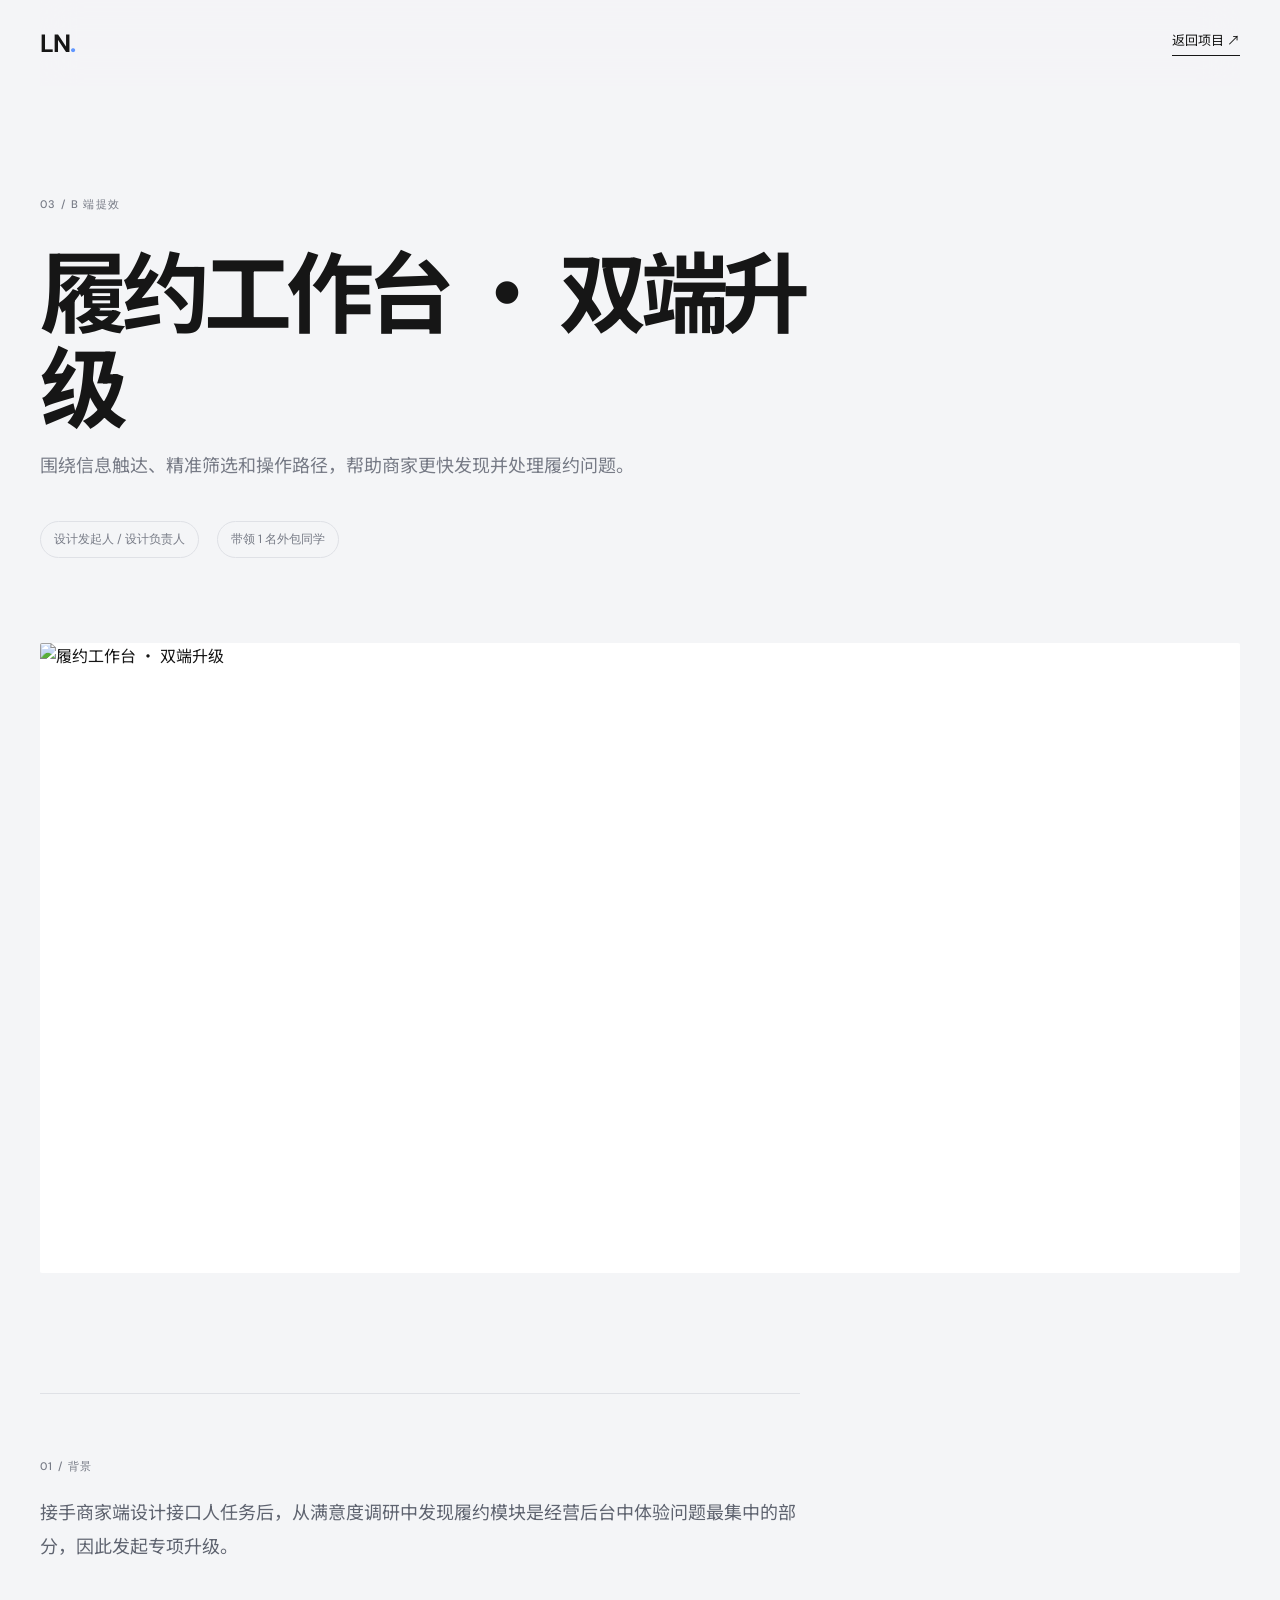
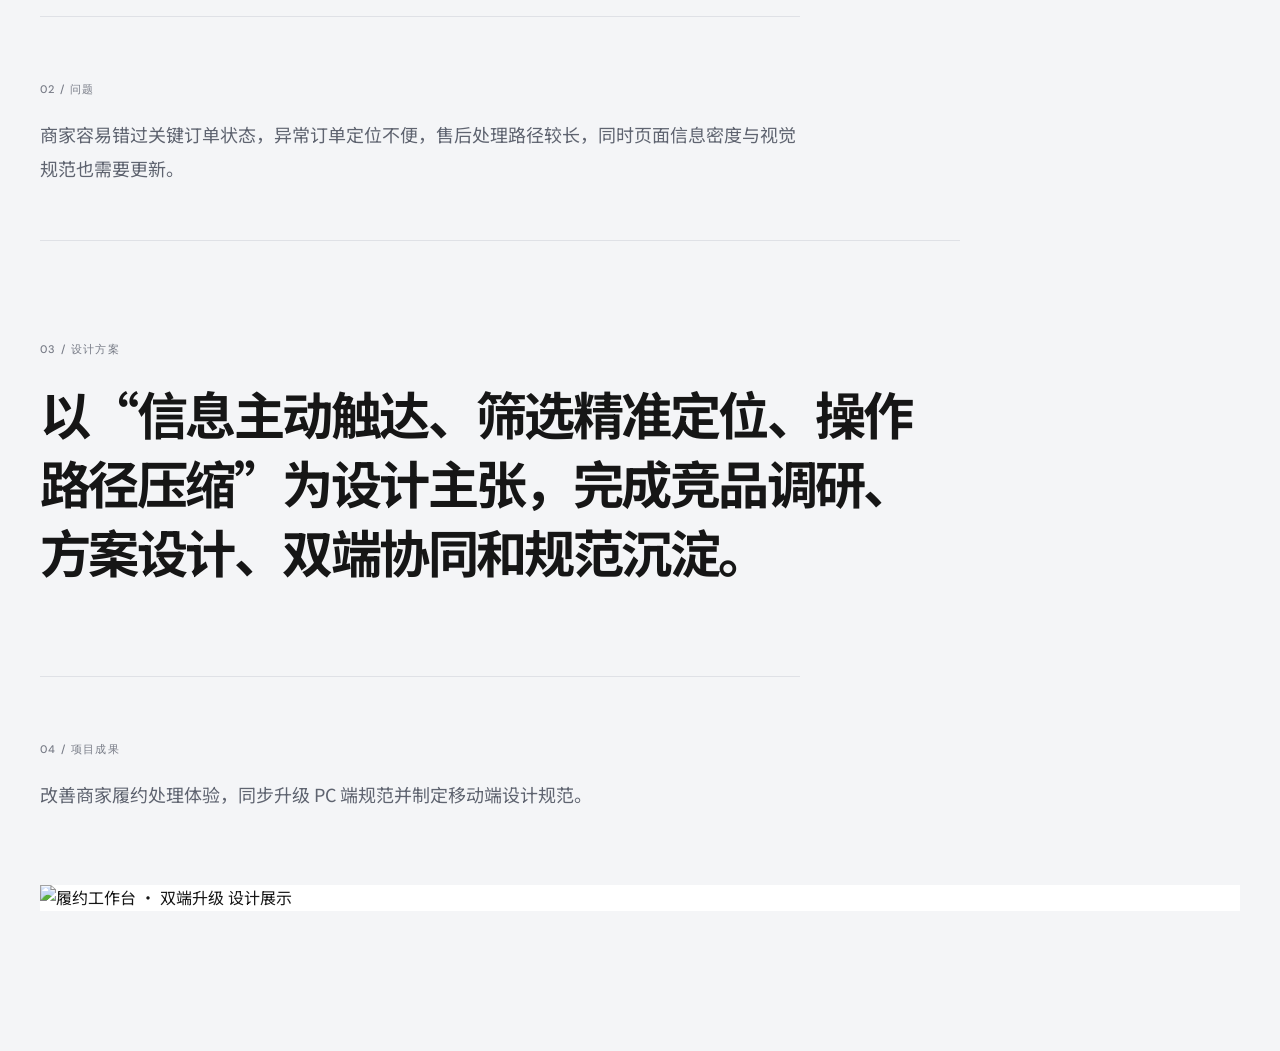
==== project-detail.html @ 6505c2a2 "发布个人作品集网站" ====
<!doctype html>
<html lang="zh-CN">
  <head>
    <meta charset="UTF-8" />
    <meta name="viewport" content="width=device-width, initial-scale=1.0" />
    <title>项目详情 · 李楠</title>
    <link rel="preconnect" href="https://fonts.googleapis.com" />
    <link rel="preconnect" href="https://fonts.gstatic.com" crossorigin />
    <link href="https://fonts.googleapis.com/css2?family=DM+Sans:wght@400;500;600;700&family=Noto+Sans+SC:wght@400;500;700;900&display=swap" rel="stylesheet" />
    <link rel="stylesheet" href="styles.css" />
    <style>
      .detail-page { background: #f4f5f7; }
      .detail-page .site-header { position: sticky; top: 0; background: rgba(244, 245, 247, 0.82); backdrop-filter: blur(18px); -webkit-backdrop-filter: blur(18px); }
      .detail-hero { padding: 100px 0 120px; }
      .detail-copy h1 { max-width: 780px; margin: 28px 0 20px; font-size: clamp(48px, 7vw, 88px); line-height: 1.08; letter-spacing: -0.07em; }
      .detail-intro { max-width: 620px; margin: 0; color: #777b86; font-size: 18px; }
      .detail-meta { display: flex; gap: 18px; margin-top: 42px; color: #777b86; font: 12px "DM Sans"; }
      .detail-meta span { padding: 9px 13px; border: 1px solid #dfe1e6; border-radius: 99px; }
      .detail-cover { width: 100%; height: auto; aspect-ratio: 2848 / 1495; margin-top: 85px; display: block; object-fit: cover; object-position: top center; background: #fff; border-radius: 2px; }
      .detail-body { padding-bottom: 140px; }
      .detail-block { max-width: 760px; padding: 54px 0; border-top: 1px solid #dfe1e6; }
      .detail-block > p:last-child { margin: 20px 0 0; color: #5f6470; font-size: 18px; line-height: 1.9; }
      .detail-highlight { max-width: 920px; padding: 90px 0; }
      .detail-highlight h2 { margin: 22px 0 0; font-size: clamp(30px, 4vw, 52px); line-height: 1.35; letter-spacing: -0.05em; }
      .detail-image { width: 100%; max-height: 680px; object-fit: contain; object-position: center; display: block; margin-top: 20px; background: #fff; }
      .background-image { margin: 18px 0 24px; padding: 18px; }
      .solution-image { width: 100%; height: auto; max-height: none; margin-top: 48px; padding: 0; object-fit: fill; object-position: top center; }
      .solution-steps { margin-top: 42px; border-top: 1px solid #dfe1e6; }
      .solution-step { display: grid; grid-template-columns: 60px 1fr; gap: 20px; padding: 30px 0; border-bottom: 1px solid #dfe1e6; }
      .solution-step > span { color: #6a9afb; font: 600 16px "DM Sans"; }
      .solution-step h3 { margin: 0; font-size: 28px; letter-spacing: -0.04em; }
      .solution-step p { margin: 9px 0 0; color: #777b86; font-size: 16px; line-height: 1.8; }
      .purchase-flow-detail .detail-hero { padding-bottom: 46px; }
      .purchase-flow-detail .detail-body .detail-block:first-child { padding-top: 24px; border-top: 0; }
      @media (max-width: 800px) {
        .detail-hero { padding: 70px 0 80px; }
        .detail-cover { margin-top: 55px; height: 58vw; }
        .detail-meta { flex-wrap: wrap; }
        .detail-block > p:last-child { font-size: 16px; }
      }
    </style>
  </head>
  <body class="detail-page">
    <header class="site-header">
      <a class="brand" href="index.html">LN<span>.</span></a>
      <a class="header-contact" href="index.html#projects">返回项目 ↗</a>
    </header>
    <main id="detail-root"></main>
    <script src="project-detail.js"></script>
  </body>
</html>
---- styles.css ----
:root{--ink:#161616;--muted:#777b86;--paper:#f4f5f7;--line:#dfe1e6;--blue:#88bfff;--pink:#ffcad5;--yellow:#f4cf82;--lilac:#cfc4ff;--green:#b8dfc5}
*{box-sizing:border-box}html{scroll-behavior:smooth}body{margin:0;background:var(--paper);color:var(--ink);font-family:"Noto Sans SC","DM Sans",sans-serif;line-height:1.6;overflow-x:hidden}.ambient{position:fixed;border-radius:50%;filter:blur(80px);opacity:.45;pointer-events:none;z-index:-1}.ambient-one{width:340px;height:340px;background:#dceaff;top:-120px;right:8%}.ambient-two{width:260px;height:260px;background:#ffe0e3;bottom:10%;left:-100px}.section-shell{width:min(1200px,calc(100% - 80px));margin:0 auto}.site-header{height:86px;width:min(1200px,calc(100% - 80px));margin:auto;display:flex;align-items:center;justify-content:space-between;position:relative;z-index:5}.brand{font:700 25px "DM Sans",sans-serif;color:var(--ink);text-decoration:none;letter-spacing:-1px}.brand span{color:#6197ff}.site-nav{display:flex;gap:42px;margin-left:90px}.site-nav a,.header-contact{font-size:13px;color:var(--ink);text-decoration:none}.site-nav a{position:relative}.site-nav a:after{content:"";position:absolute;bottom:-7px;left:0;width:0;height:1px;background:var(--ink);transition:width .3s}.site-nav a:hover:after{width:100%}.header-contact{border-bottom:1px solid var(--ink);padding-bottom:4px}.hero{min-height:calc(100vh - 86px);display:grid;grid-template-columns:1fr 1fr;align-items:center;gap:60px;padding:70px 0 110px}.eyebrow,.section-number,.project-index{font:500 11px "DM Sans",sans-serif;text-transform:uppercase;letter-spacing:.12em;color:var(--muted)}.hero h1{font-size:clamp(50px,7vw,94px);line-height:1.08;letter-spacing:-.07em;margin:25px 0 30px;font-weight:900}.hero h1 em,.contact-section h2 em{font-style:normal;color:#6699fa}.hero-summary{max-width:465px;color:#666b75;font-size:16px}.hero-actions{display:flex;align-items:center;gap:28px;margin-top:42px}.button{display:inline-flex;gap:24px;padding:15px 21px;text-decoration:none;font-size:13px}.button-dark{background:var(--ink);color:white}.text-link{color:var(--ink);font-size:13px;text-decoration:none}.text-link span{margin-left:12px}.hero-art{height:530px;position:relative;background:linear-gradient(140deg,#dfeeff,#a6caff 55%,#7099f6);overflow:hidden;box-shadow:20px 30px 60px #9ebbe640}.art-grid{position:absolute;inset:0;background-image:linear-gradient(#ffffff2d 1px,transparent 1px),linear-gradient(90deg,#ffffff2d 1px,transparent 1px);background-size:42px 42px;transform:perspective(500px) rotateX(55deg) scale(1.7);transform-origin:bottom;opacity:.55}.art-orbit{position:absolute;border:1px solid #fff9;border-radius:50%;left:50%;top:50%;transform:translate(-50%,-50%) rotate(-25deg)}.orbit-one{width:300px;height:110px}.orbit-two{width:235px;height:330px;transform:translate(-50%,-50%) rotate(65deg)}.art-core{position:absolute;width:138px;height:138px;left:50%;top:50%;transform:translate(-50%,-50%);border-radius:50%;background:#f7fbff;box-shadow:0 0 0 15px #ffffff30,0 15px 30px #5376b977;display:flex;align-items:center;justify-content:center;flex-direction:column;color:#3973db}.art-core span{font:700 30px "DM Sans"}.art-core small{font:600 8px "DM Sans";letter-spacing:.15em;text-align:center;line-height:1.4}.art-label{position:absolute;color:#fff;font:500 11px "DM Sans";letter-spacing:.08em}.label-top{top:28px;right:28px}.label-bottom{bottom:27px;left:28px;line-height:1.6}.content-section{padding:145px 0}.section-intro h2{font-size:clamp(40px,5vw,70px);line-height:1.15;letter-spacing:-.065em;margin:23px 0 0;font-weight:900}.section-intro h2 span{color:#8a8f99}.about-content{display:grid;grid-template-columns:1fr 1fr;gap:100px;margin-top:92px}.large-copy{font-size:28px;line-height:1.45;letter-spacing:-.04em;max-width:480px}.body-copy{color:var(--muted);max-width:450px;margin-top:30px}.strengths{border-top:1px solid var(--line)}.strength-item{display:grid;grid-template-columns:45px 1fr;gap:15px;padding:23px 0;border-bottom:1px solid var(--line)}.strength-item>span{font:12px "DM Sans";color:#8e94a0}.strength-item strong{font-size:16px}.strength-item p{font-size:13px;color:var(--muted);margin:5px 0 0}.metrics{border-top:1px solid var(--line);display:grid;grid-template-columns:repeat(4,1fr);gap:20px;margin-top:105px;padding-top:25px}.metrics div{display:flex;flex-direction:column;gap:4px}.metrics strong{font:500 46px "DM Sans";letter-spacing:-.08em}.metrics strong small,.project-result span{font-size:18px;margin-left:3px;letter-spacing:0}.metrics span{color:var(--muted);font-size:12px}.projects-section{background:#e8e9ed;padding:145px 0}.projects-heading{display:flex;align-items:end;justify-content:space-between}.heading-note{max-width:245px;color:var(--muted);font-size:13px;margin:0}.project-list{display:grid;grid-template-columns:1fr 1fr;gap:22px;margin-top:75px}.project-card{min-height:455px;display:flex;flex-direction:column;overflow:hidden}.project-visual{height:245px;position:relative;display:flex;align-items:center;justify-content:center;overflow:hidden}.project-blue{background:#fff}.project-yellow{background:#fff}.project-pink{background:#fff}.project-lilac{background:#fff}.project-green{background:#fff}.visual-live{background:linear-gradient(135deg,#ff7a9b,#b10c65)}.visual-phone{width:112px;height:205px;background:#16151d;border:6px solid #292737;border-radius:18px;transform:rotate(-10deg);box-shadow:25px 20px 30px #68004e55}.visual-phone:after{content:"LIVE";display:grid;place-items:center;color:white;font:700 18px "DM Sans";height:100%;background:linear-gradient(#ff345580,#71108290)}.visual-bubble{position:absolute;background:#fff;color:#e34180;padding:13px 20px;border-radius:30px;font:700 12px "DM Sans";transform:translate(70px,-65px) rotate(8deg);box-shadow:0 10px 20px #5d124b33}.visual-chain{gap:13px;background:#f4cf82;color:#302714;font:700 17px "DM Sans"}.visual-chain i{font-style:normal;font-size:25px}.visual-dashboard{background:#ffd3de}.dash-card{width:65%;height:130px;background:#fff;border-radius:7px;box-shadow:10px 12px 20px #9b52652e}.dash-line{position:absolute;z-index:1;width:43%;height:5px;background:#ff86a0;top:83px;left:29%;border-radius:5px}.dash-line.short{width:27%;top:108px}.visual-ai{background:#d0c6ff}.ai-orb{width:105px;height:105px;display:grid;place-items:center;border-radius:50%;background:linear-gradient(140deg,#fff,#8d6ff1);box-shadow:0 0 0 12px #ffffff40,0 15px 30px #604db44d;color:#fff;font:700 24px "DM Sans"}.ai-line{height:1px;width:120px;background:#fff;position:absolute;transform:rotate(24deg);left:10%}.ai-line.two{transform:rotate(-25deg);left:66%}.ai-line.three{transform:rotate(0);top:25%}.visual-sdk{background:#b8dfc5;gap:17px;color:#183c29;font:700 66px "DM Sans";letter-spacing:-.1em}.visual-sdk i{font-style:normal;font-size:35px}.visual-sdk small{position:absolute;bottom:22px;right:24px;font:500 10px "DM Sans";letter-spacing:.1em;line-height:1.4}.project-info{padding:25px 27px 30px;display:flex;flex-direction:column;flex:1}.project-index{margin:0}.project-info h3{font-size:23px;letter-spacing:-.04em;margin:14px 0 8px}.project-info>p:not(.project-index){font-size:13px;color:var(--muted);margin:0;max-width:420px}.project-result{margin-top:auto;padding-top:24px;font:500 30px "DM Sans";letter-spacing:-.06em}.project-result span{font-size:16px;letter-spacing:0}.project-result small{font:12px "Noto Sans SC";color:var(--muted);margin-left:10px;letter-spacing:0}.timeline{margin-top:92px;border-top:1px solid var(--line)}.timeline-item{display:grid;grid-template-columns:145px 1fr 100px;gap:30px;padding:30px 0;border-bottom:1px solid var(--line);align-items:start}.timeline-year,.timeline-tag{font:12px "DM Sans";color:var(--muted)}.timeline-item h3{margin:0 0 8px;font-size:19px}.timeline-item p{margin:0;color:var(--muted);font-size:13px;max-width:650px}.timeline-tag{text-align:right;letter-spacing:.12em}.contact-section{background:var(--ink);color:#f8f8f6;padding:145px 0 95px}.contact-section .section-number{color:#898b93}.contact-section h2{font-size:clamp(45px,7vw,92px);line-height:1.08;letter-spacing:-.07em;margin:30px 0 125px}.contact-bottom{display:flex;align-items:end;justify-content:space-between;border-top:1px solid #ffffff2e;padding-top:25px}.contact-email{color:#fff;text-decoration:none;font:500 clamp(22px,3vw,42px) "DM Sans";letter-spacing:-.05em}.contact-email span{color:#709cff}.contact-bottom p{font-size:12px;color:#a5a7ad;margin:4px 0;text-align:right}.site-footer{display:flex;justify-content:space-between;padding:24px 0;font:10px "DM Sans";color:#999;letter-spacing:.12em}.reveal{opacity:0;transform:translateY(25px);transition:opacity .8s ease,transform .8s ease}.reveal.visible{opacity:1;transform:none}.delay-one{transition-delay:.12s}.delay-two{transition-delay:.22s}
@media(max-width:800px){.section-shell,.site-header{width:calc(100% - 40px)}.site-header{height:72px}.site-nav{gap:16px;margin-left:auto;margin-right:20px}.site-nav a{font-size:12px}.header-contact{display:none}.hero{display:flex;flex-direction:column;align-items:stretch;min-height:auto;padding:70px 0 95px;gap:60px}.hero h1{font-size:58px}.hero-art{height:370px}.content-section,.projects-section,.contact-section{padding:95px 0}.about-content{grid-template-columns:1fr;gap:55px;margin-top:60px}.metrics{grid-template-columns:1fr 1fr;gap:32px;margin-top:70px}.metrics strong{font-size:38px}.projects-heading{display:block}.heading-note{margin-top:25px}.project-list{grid-template-columns:1fr;margin-top:55px}.project-card{min-height:430px}.timeline{margin-top:60px}.timeline-item{grid-template-columns:1fr 80px;gap:10px}.timeline-year{grid-column:1/-1;margin-bottom:6px}.timeline-tag{grid-column:2;grid-row:2;text-align:right}.timeline-item div{grid-column:1}.contact-section h2{margin-bottom:80px}.contact-bottom{display:block}.contact-bottom div{margin-top:35px}.contact-bottom p{text-align:left}.site-footer{font-size:9px}}
@media(max-width:480px){.site-nav{gap:12px;margin-right:0}.site-nav a{font-size:11px}.hero h1{font-size:49px}.hero-summary{font-size:14px}.large-copy{font-size:23px}.project-info h3{font-size:20px}.contact-email{font-size:23px}}
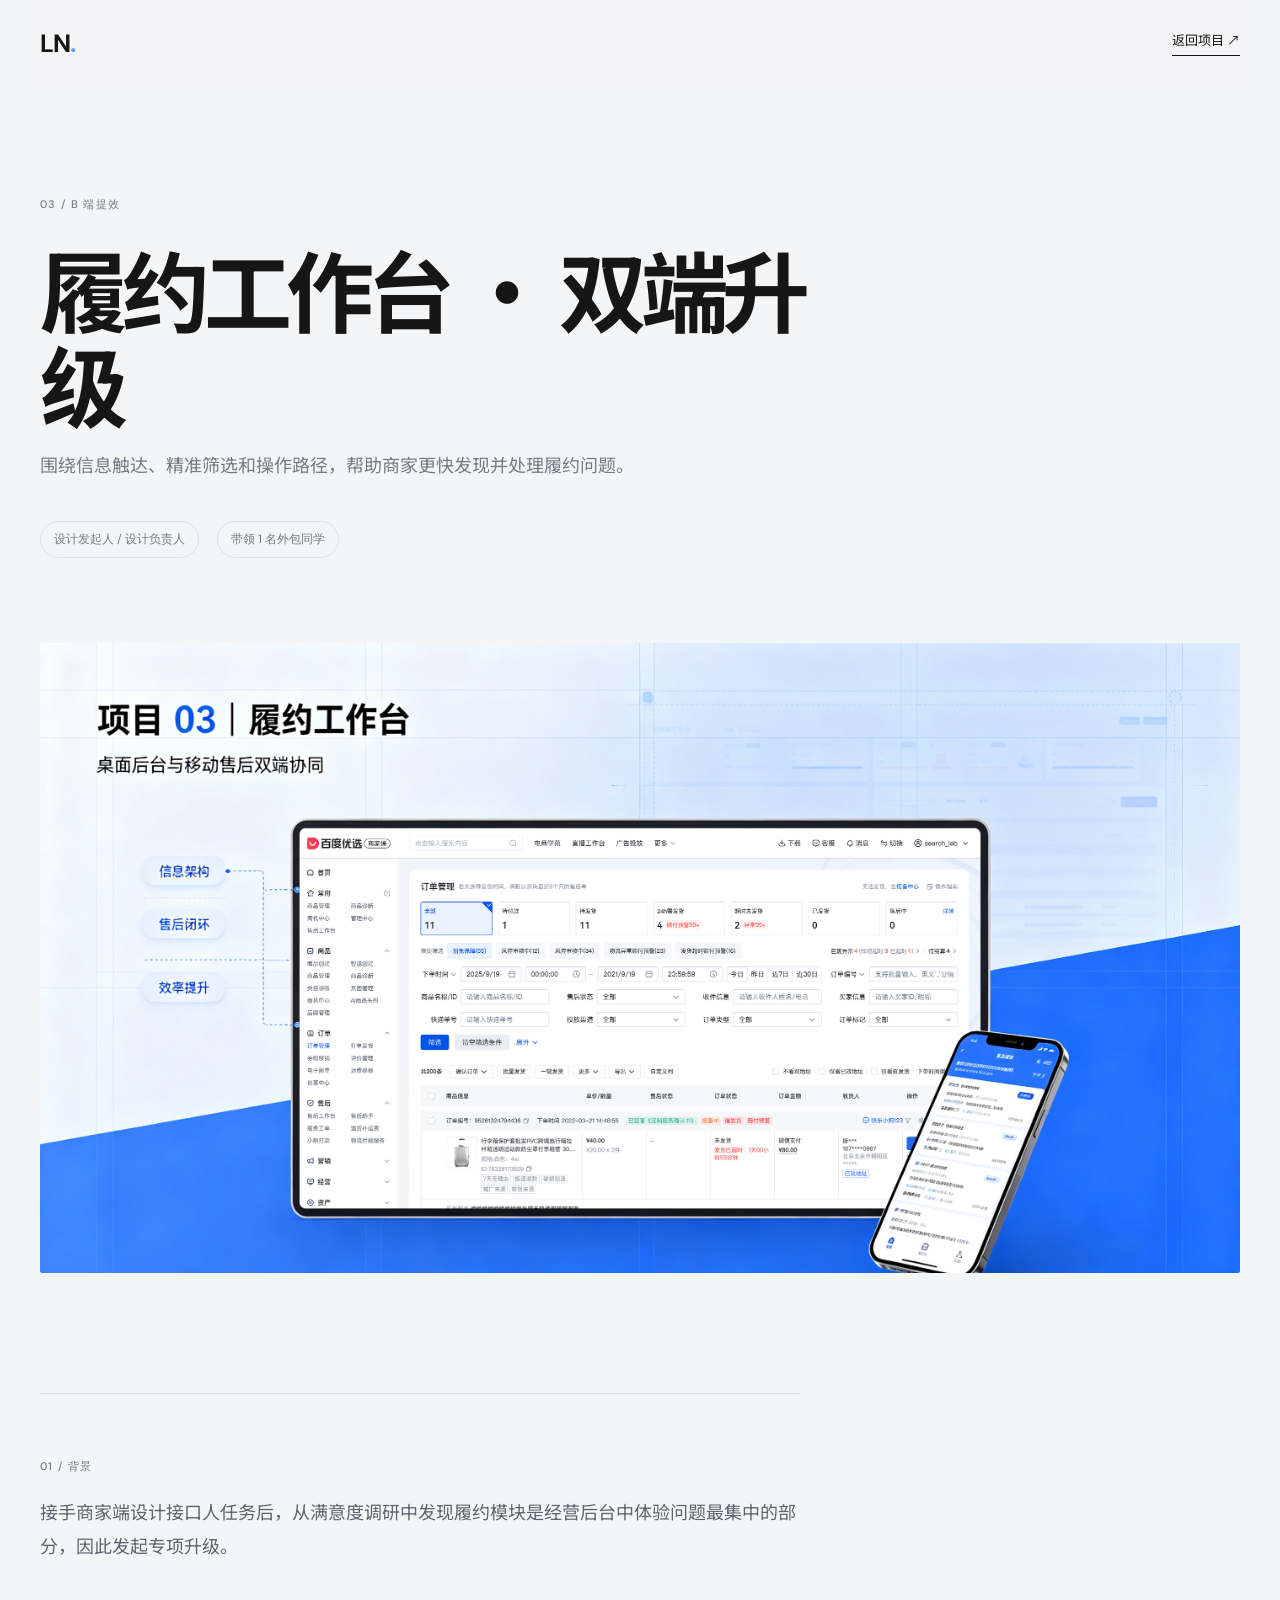
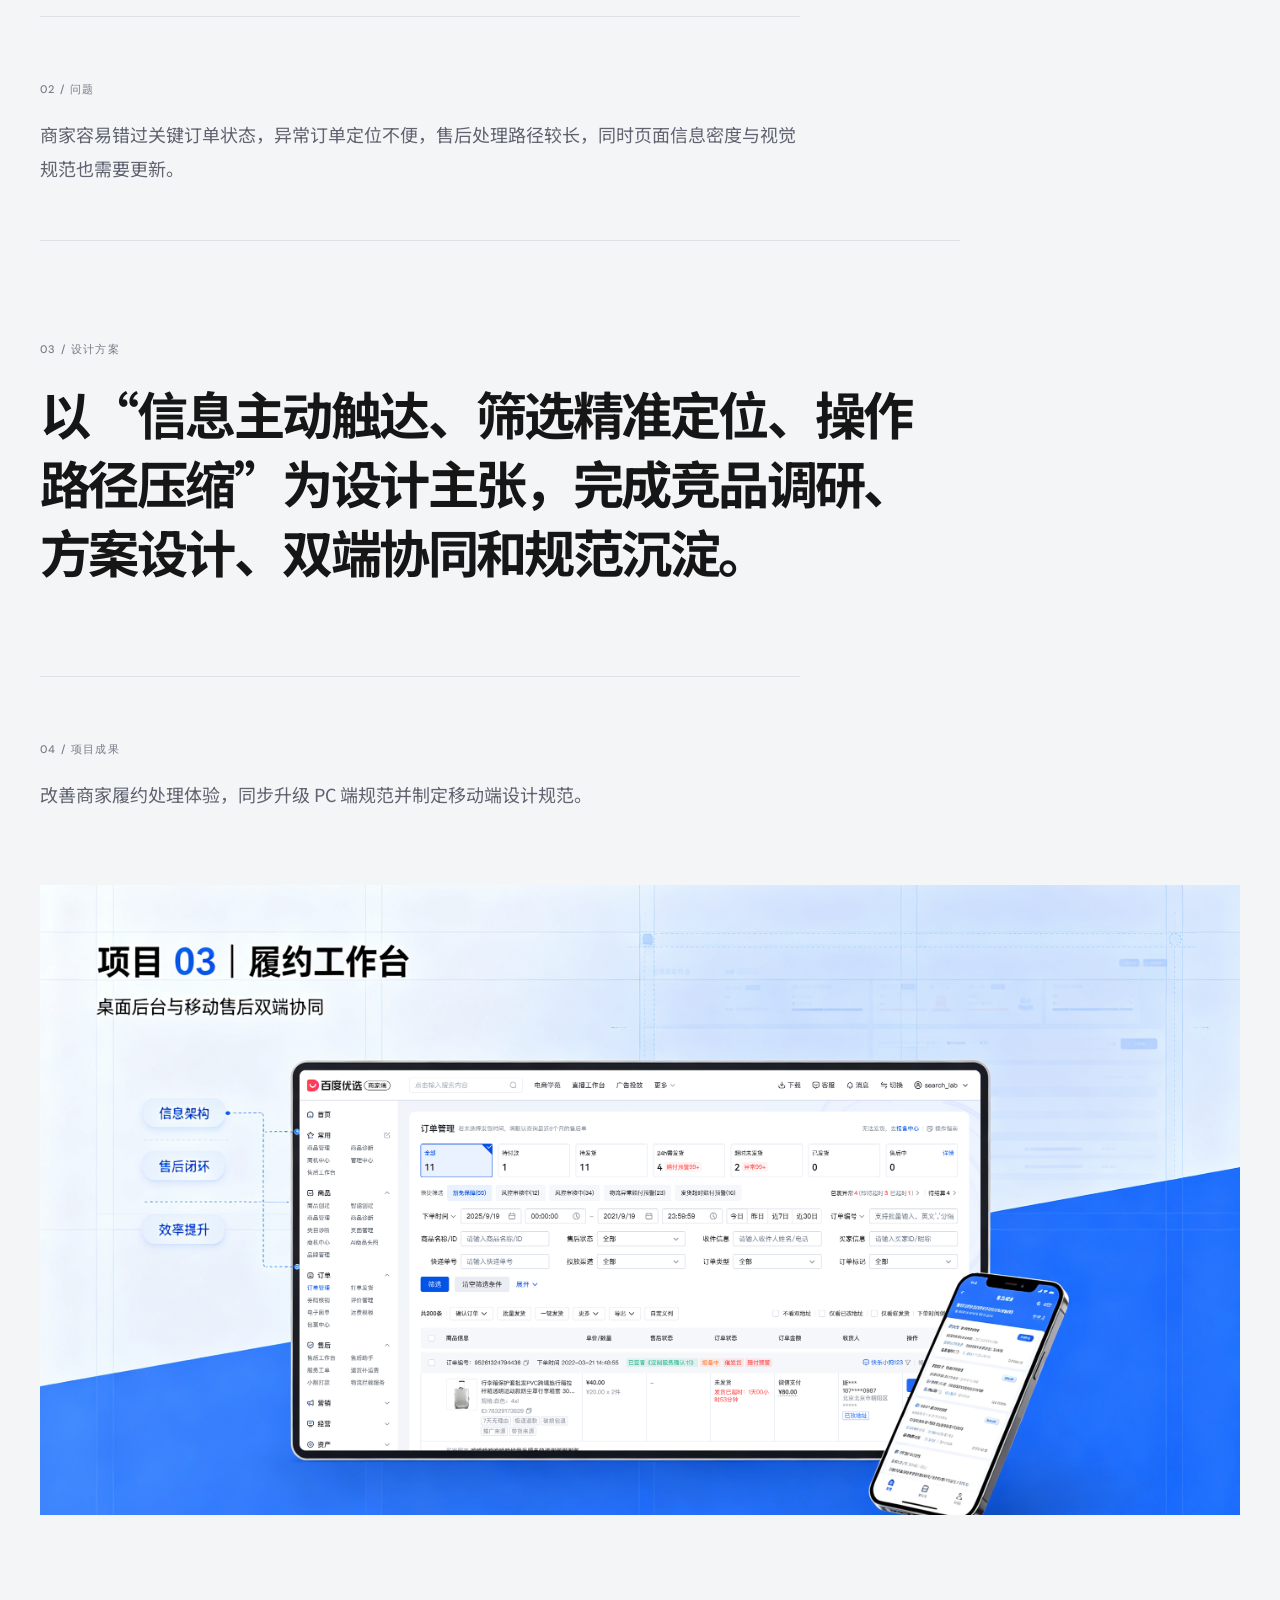
==== commit 5a11b65a: "刷新项目详情页脚本版本" ====
--- a/project-detail.html
+++ b/project-detail.html
@@ -46,6 +46,6 @@
       <a class="header-contact" href="index.html#projects">返回项目 ↗</a>
     </header>
     <main id="detail-root"></main>
-    <script src="project-detail.js"></script>
+    <script src="project-detail.js?v=20260907"></script>
   </body>
 </html>
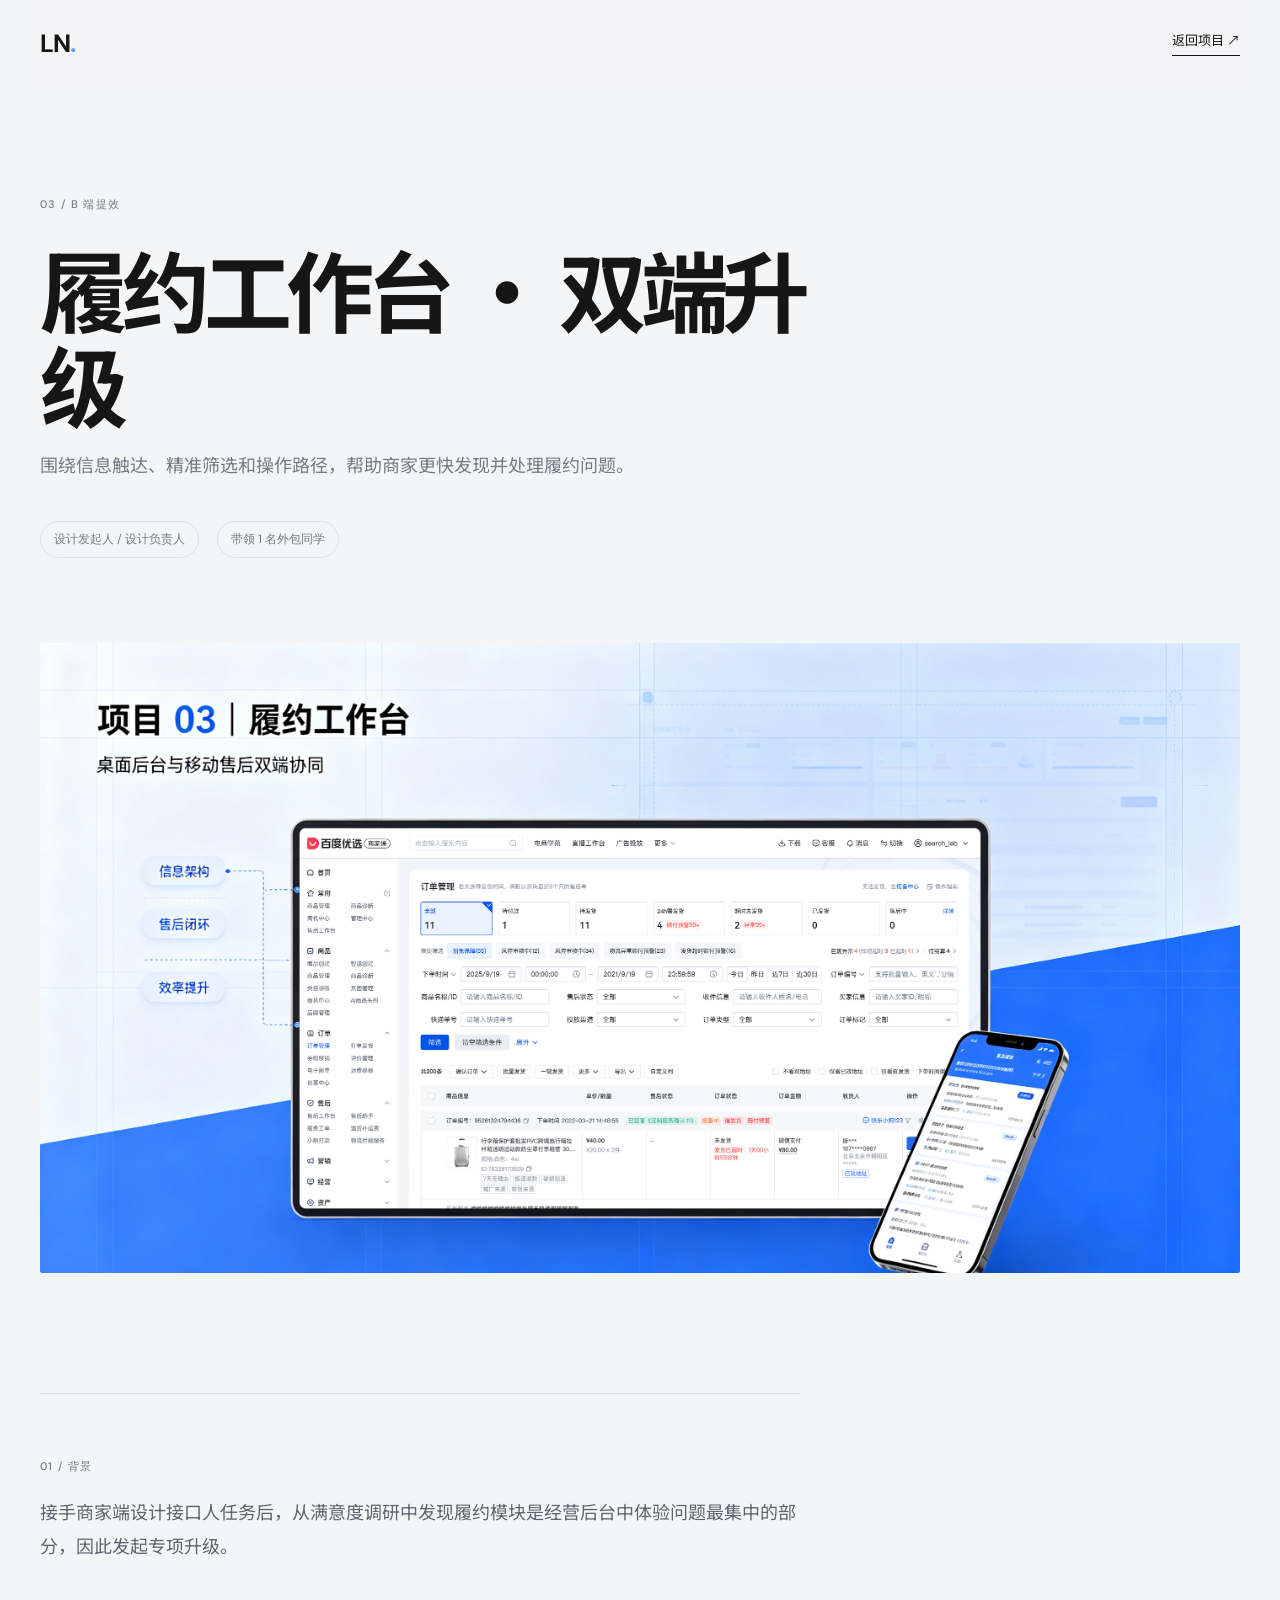
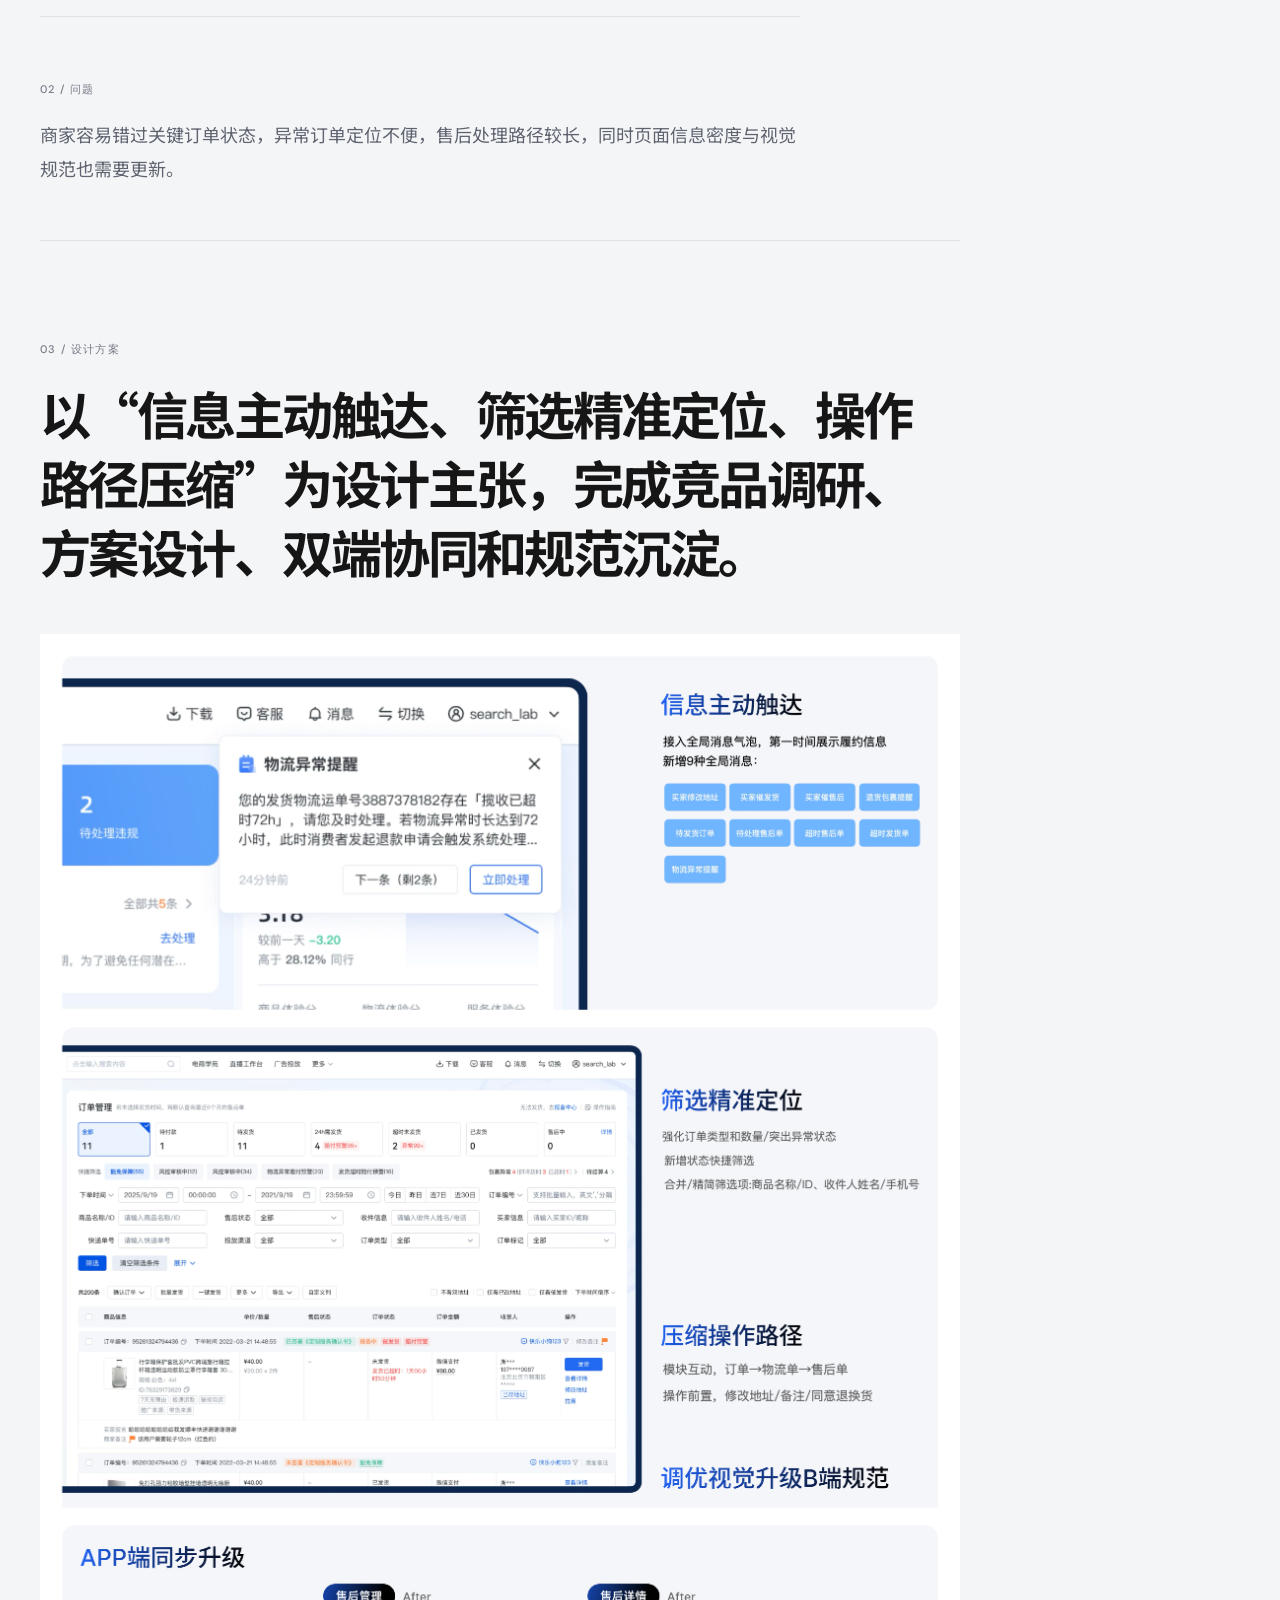
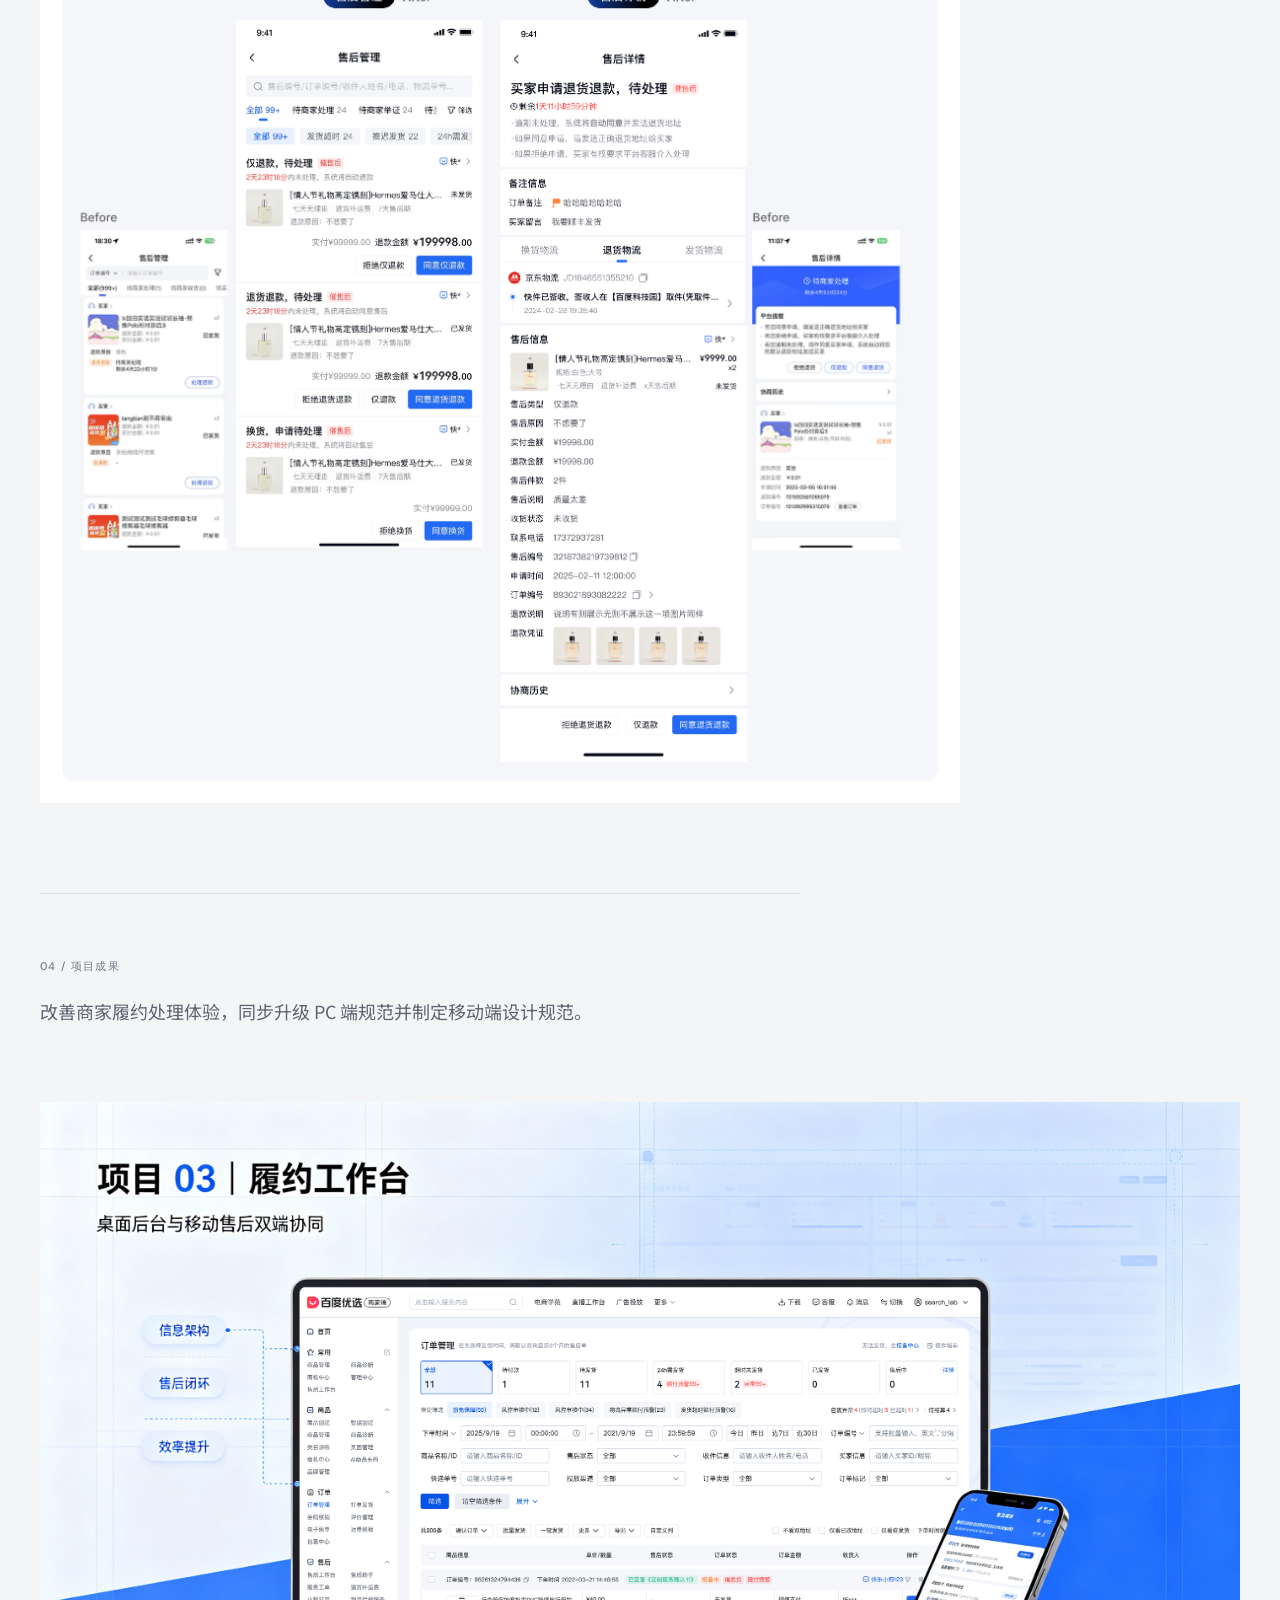
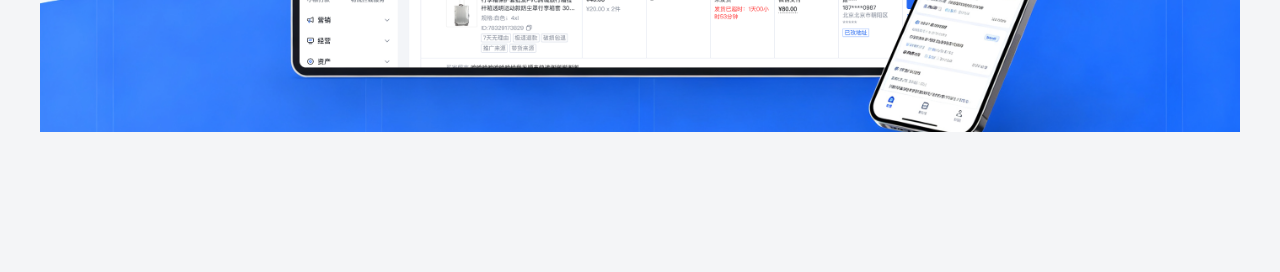
==== commit 342abaeb: "更新项目02至05详情页内容" ====
--- a/project-detail.html
+++ b/project-detail.html
@@ -25,6 +25,10 @@
       .detail-image { width: 100%; max-height: 680px; object-fit: contain; object-position: center; display: block; margin-top: 20px; background: #fff; }
       .background-image { margin: 18px 0 24px; padding: 18px; }
       .solution-image { width: 100%; height: auto; max-height: none; margin-top: 48px; padding: 0; object-fit: fill; object-position: top center; }
+      .solution-followup { margin: 52px 0 0; }
+      .solution-followup p { margin: 0; color: #5f6470; font-size: 20px; line-height: 1.9; }
+      .detail-challenge { max-width: 920px; }
+      .challenge-image { width: 100%; height: auto; max-height: none; margin-top: 34px; object-fit: contain; object-position: top center; }
       .solution-steps { margin-top: 42px; border-top: 1px solid #dfe1e6; }
       .solution-step { display: grid; grid-template-columns: 60px 1fr; gap: 20px; padding: 30px 0; border-bottom: 1px solid #dfe1e6; }
       .solution-step > span { color: #6a9afb; font: 600 16px "DM Sans"; }
